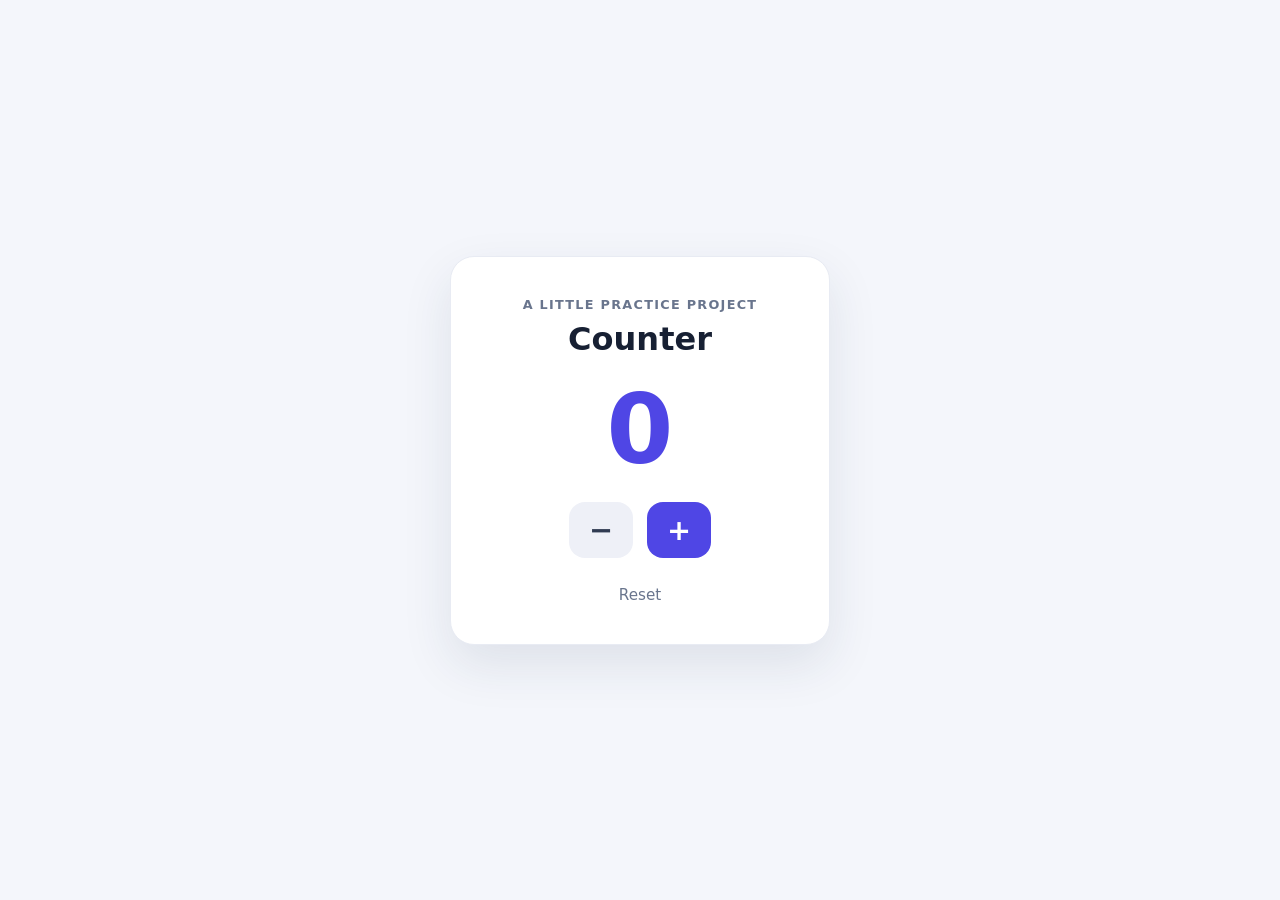
==== counter-app/index.html @ bc246964 "add project new and update readme" ====
<!DOCTYPE html>
<html lang="en">
  <head>
    <meta charset="UTF-8">
    <meta name="viewport" content="width=device-width, initial-scale=1.0">
    <meta name="theme-color" content="#f4f6fb">
    <title>Counter App</title>
    <link rel="stylesheet" href="style.css">
    <script src="script.js" defer></script>
  </head>
  <body>
    <main class="counter-card">
      <p class="eyebrow">A little practice project</p>
      <h1>Counter</h1>
      <output class="count" id="count" aria-live="polite" aria-atomic="true">0</output>

      <div class="controls" aria-label="Counter controls">
        <button class="control-button secondary" id="decrement" type="button" aria-label="Decrease count">−</button>
        <button class="control-button primary" id="increment" type="button" aria-label="Increase count">+</button>
      </div>
      <button class="reset-button" id="reset" type="button">Reset</button>
    </main>
  </body>
</html>
---- counter-app/style.css ----
:root {
  color-scheme: light;
  font-family: Inter, ui-sans-serif, system-ui, -apple-system, BlinkMacSystemFont, "Segoe UI", sans-serif;
  color: #172033;
  background: #f4f6fb;
}

* {
  box-sizing: border-box;
}

body {
  min-width: 280px;
  min-height: 100vh;
  margin: 0;
  display: grid;
  place-items: center;
  padding: 24px;
}

.counter-card {
  width: min(100%, 380px);
  padding: 40px 32px 32px;
  text-align: center;
  background: #ffffff;
  border: 1px solid #e8ebf3;
  border-radius: 24px;
  box-shadow: 0 20px 50px rgb(34 48 78 / 10%);
}

.eyebrow {
  margin: 0 0 8px;
  color: #69758d;
  font-size: 0.8rem;
  font-weight: 700;
  letter-spacing: 0.1em;
  text-transform: uppercase;
}

h1 {
  margin: 0;
  font-size: 2rem;
}

.count {
  display: block;
  margin: 24px 0;
  color: #4f46e5;
  font-size: clamp(4rem, 20vw, 6rem);
  font-variant-numeric: tabular-nums;
  font-weight: 750;
  line-height: 1;
}

.controls {
  display: flex;
  justify-content: center;
  gap: 14px;
}

.control-button {
  width: 64px;
  height: 56px;
  border: 0;
  border-radius: 16px;
  font: inherit;
  font-size: 1.8rem;
  font-weight: 600;
  cursor: pointer;
  transition: transform 120ms ease, background-color 120ms ease;
}

.control-button:hover {
  transform: translateY(-2px);
}

.control-button:active {
  transform: translateY(0);
}

.control-button:focus-visible,
.reset-button:focus-visible {
  outline: 3px solid #a5b4fc;
  outline-offset: 3px;
}

.primary {
  color: #ffffff;
  background: #4f46e5;
}

.primary:hover {
  background: #4338ca;
}

.secondary {
  color: #303b52;
  background: #eef0f7;
}

.secondary:hover {
  background: #e2e6f0;
}

.reset-button {
  margin-top: 20px;
  padding: 8px 14px;
  color: #69758d;
  background: transparent;
  border: 0;
  border-radius: 8px;
  font: inherit;
  font-size: 0.95rem;
  cursor: pointer;
}

.reset-button:hover {
  color: #303b52;
  background: #f4f6fb;
}

@media (prefers-reduced-motion: reduce) {
  *,
  *::before,
  *::after {
    transition-duration: 0.01ms !important;
  }
}
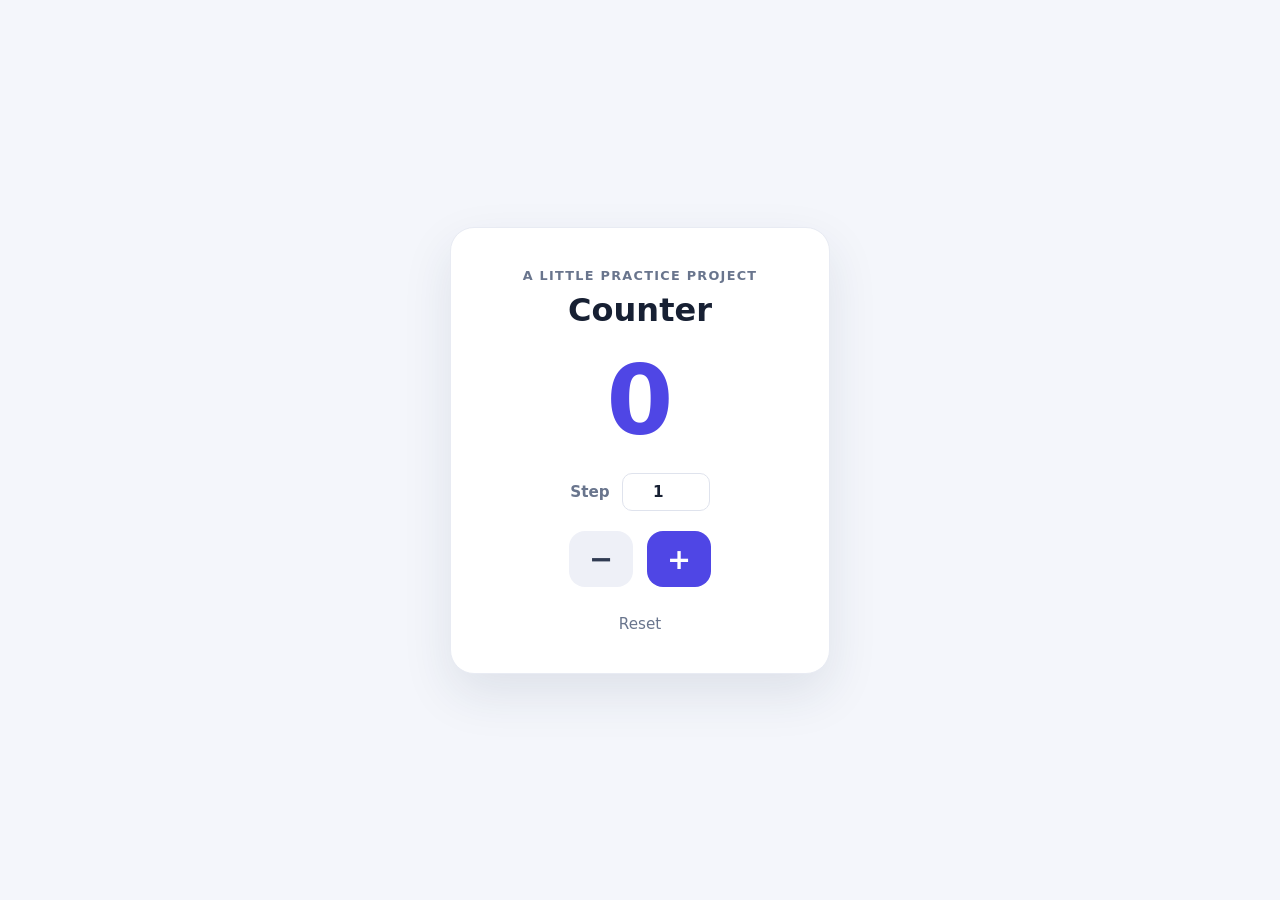
==== commit e17e2773: "add fitur and update ui" ====
--- a/counter-app/index.html
+++ b/counter-app/index.html
@@ -14,6 +14,11 @@
       <h1>Counter</h1>
       <output class="count" id="count" aria-live="polite" aria-atomic="true">0</output>
 
+      <label class="step-control" for="step">
+        Step
+        <input id="step" type="number" min="1" step="1" value="1" inputmode="numeric">
+      </label>
+
       <div class="controls" aria-label="Counter controls">
         <button class="control-button secondary" id="decrement" type="button" aria-label="Decrease count">−</button>
         <button class="control-button primary" id="increment" type="button" aria-label="Increase count">+</button>
--- a/counter-app/style.css
+++ b/counter-app/style.css
@@ -50,6 +50,33 @@
   font-variant-numeric: tabular-nums;
   font-weight: 750;
   line-height: 1;
+}
+
+.step-control {
+  display: flex;
+  align-items: center;
+  justify-content: center;
+  gap: 12px;
+  margin-bottom: 20px;
+  color: #69758d;
+  font-size: 0.95rem;
+  font-weight: 600;
+}
+
+.step-control input {
+  width: 88px;
+  padding: 9px 10px;
+  color: #172033;
+  background: #ffffff;
+  border: 1px solid #dfe3ed;
+  border-radius: 10px;
+  font: inherit;
+  text-align: center;
+}
+
+.step-control input:focus-visible {
+  outline: 3px solid #a5b4fc;
+  outline-offset: 2px;
 }
 
 .controls {
